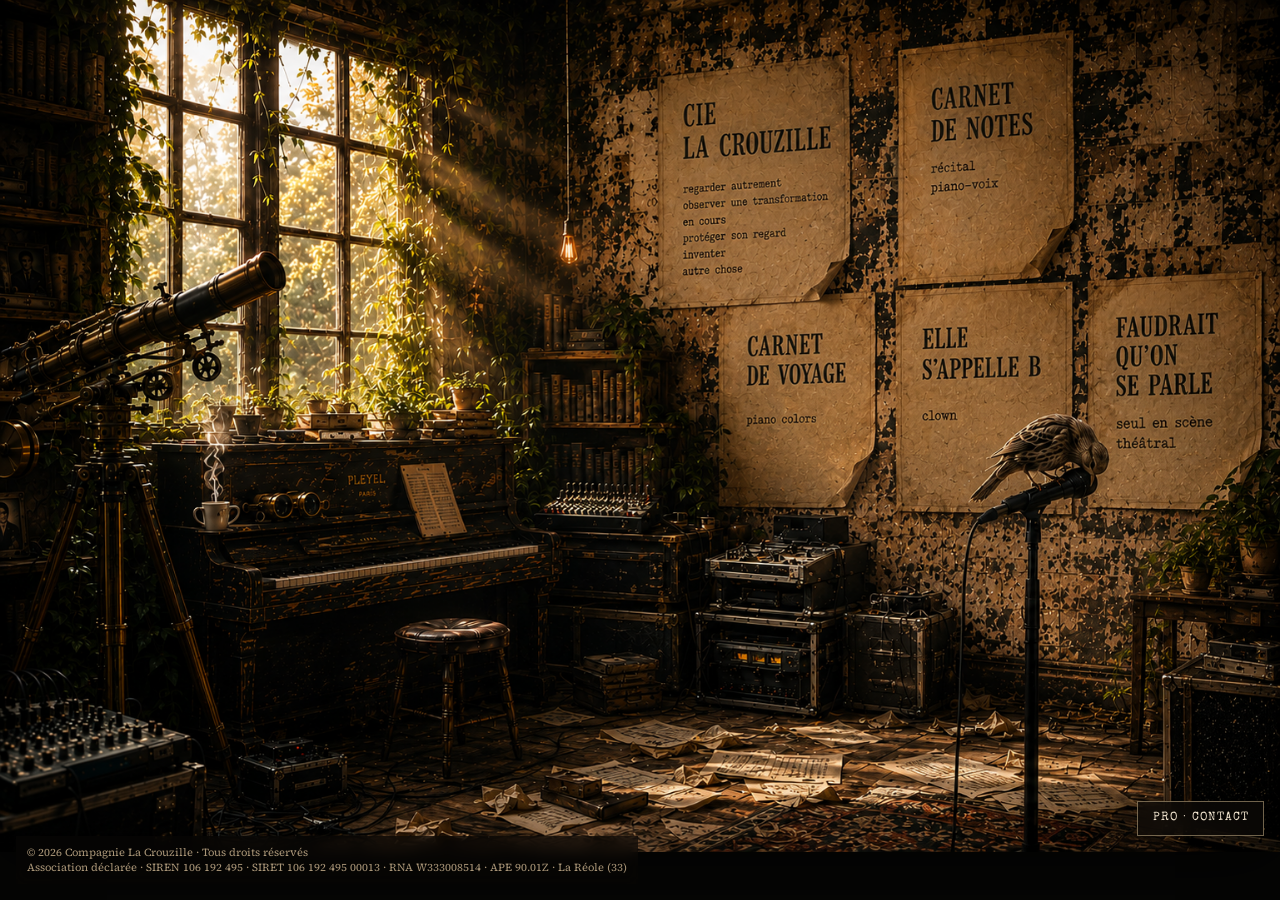
==== index.html @ d8177e0b "Utilise les URL sans extension sur l’accueil" ====
<!DOCTYPE html>
<html lang="fr">
<head>
  <meta charset="UTF-8">
  <meta name="viewport" content="width=device-width, initial-scale=1.0">
  <title>Compagnie La Crouzille — Musique, théâtre et clown à La Réole</title>
  <meta name="description" content="La Crouzille est une compagnie artistique basée à La Réole, portée par Arnaud Subra : musique, théâtre, clown et créations scéniques de proximité.">
  <meta name="robots" content="index, follow, max-image-preview:large, max-snippet:-1, max-video-preview:-1">
  <link rel="canonical" href="https://compagnielacrouzille.fr/">
  <link rel="icon" type="image/png" href="assets/logocielacrouzille.png">
  <link rel="preload" as="image" href="assets/indexpage.png" fetchpriority="high">
  <meta name="theme-color" content="#090807">

  <meta property="og:locale" content="fr_FR">
  <meta property="og:type" content="website">
  <meta property="og:site_name" content="Compagnie La Crouzille">
  <meta property="og:title" content="Compagnie La Crouzille — Créations en mouvement">
  <meta property="og:description" content="Musique, théâtre, clown et créations scéniques portées par Arnaud Subra à La Réole.">
  <meta property="og:url" content="https://compagnielacrouzille.fr/">
  <meta property="og:image" content="https://compagnielacrouzille.fr/assets/indexpage.png">
  <meta property="og:image:alt" content="L’atelier imaginaire de la Compagnie La Crouzille et les affiches de ses créations">
  <meta name="twitter:card" content="summary_large_image">
  <meta name="twitter:title" content="Compagnie La Crouzille — Créations en mouvement">
  <meta name="twitter:description" content="Musique, théâtre, clown et créations scéniques portées par Arnaud Subra à La Réole.">
  <meta name="twitter:image" content="https://compagnielacrouzille.fr/assets/indexpage.png">

  <link rel="stylesheet" href="style.css">
  <style>
    .visually-hidden{position:absolute!important;width:1px!important;height:1px!important;padding:0!important;margin:-1px!important;overflow:hidden!important;clip:rect(0,0,0,0)!important;white-space:nowrap!important;border:0!important}
  </style>
  <script type="application/ld+json">
  {
    "@context": "https://schema.org",
    "@graph": [
      {
        "@type": "WebSite",
        "@id": "https://compagnielacrouzille.fr/#website",
        "url": "https://compagnielacrouzille.fr/",
        "name": "Compagnie La Crouzille",
        "description": "Compagnie artistique de musique, théâtre et clown basée à La Réole.",
        "inLanguage": "fr-FR",
        "publisher": {"@id": "https://compagnielacrouzille.fr/#organization"}
      },
      {
        "@type": "PerformingGroup",
        "@id": "https://compagnielacrouzille.fr/#organization",
        "name": "Compagnie La Crouzille",
        "alternateName": "Cie La Crouzille",
        "url": "https://compagnielacrouzille.fr/",
        "logo": "https://compagnielacrouzille.fr/assets/logocielacrouzille.png",
        "image": "https://compagnielacrouzille.fr/assets/indexpage.png",
        "description": "Compagnie artistique portée par Arnaud Subra, consacrée à la musique, au théâtre, au clown et aux formes scéniques de proximité.",
        "foundingDate": "2026-07",
        "founder": {
          "@type": "Person",
          "name": "Arnaud Subra"
        },
        "address": {
          "@type": "PostalAddress",
          "addressLocality": "La Réole",
          "addressRegion": "Nouvelle-Aquitaine",
          "addressCountry": "FR"
        },
        "areaServed": "France"
      }
    ]
  }
  </script>
</head>
<body class="home-body">
  <main class="home-stage" aria-label="Accueil de la Compagnie La Crouzille">
    <h1 class="visually-hidden">Compagnie La Crouzille — musique, théâtre et clown à La Réole</h1>
    <p class="visually-hidden">Découvrez les créations scéniques de la compagnie portée par Arnaud Subra : Carnet de notes, Carnet de voyage, Elle s’appelle B et Faudrait qu’on se parle.</p>
    <a class="hotspot hotspot-about" href="/a-propos" aria-label="À propos de la compagnie">À propos</a>
    <a class="hotspot hotspot-notes" href="/carnet-de-notes" aria-label="Carnet de notes">Carnet de notes</a>
    <a class="hotspot hotspot-voyage" href="/carnet-de-voyage" aria-label="Carnet de voyage">Carnet de voyage</a>
    <a class="hotspot hotspot-b" href="/elle-sappelle-b" aria-label="Elle s'appelle B">Elle s'appelle B</a>
    <a class="hotspot hotspot-parle" href="/faudrait-quon-se-parle" aria-label="Faudrait qu'on se parle">Faudrait qu'on se parle</a>
    <a class="home-pro" href="/pro-contact">Pro · Contact</a>
  </main>

  <nav class="home-mobile-nav" aria-label="Navigation mobile">
    <a href="/a-propos">À propos</a>
    <a href="/carnet-de-notes">Carnet de notes</a>
    <a href="/carnet-de-voyage">Carnet de voyage</a>
    <a href="/elle-sappelle-b">Elle s'appelle B</a>
    <a href="/faudrait-quon-se-parle">Faudrait qu'on se parle</a>
    <a href="/pro-contact">Pro · Contact</a>
  </nav>

  <footer class="home-legal">
    <span>© 2026 Compagnie La Crouzille · Tous droits réservés</span>
    <span>Association déclarée · SIREN 106 192 495 · SIRET 106 192 495 00013 · RNA W333008514 · APE 90.01Z · La Réole (33)</span>
  </footer>
</body>
</html>
---- style.css ----
@import url('https://fonts.googleapis.com/css2?family=Special+Elite&family=Source+Serif+4:opsz,wght@8..60,400;8..60,600&display=swap');

:root {
  --ink:#17130d; --paper:#c9a878; --paper-light:#ead7b8; --gold:#b78325;
  --night:#090807; --cream:#f1e4ce; --muted:#b9a487; --line:rgba(224,196,151,.24);
  --logo-image:url("assets/logocielacrouzille.png"); --home-image:url("assets/indexpage.png");
  --display:'Special Elite',ui-monospace,monospace; --text:'Source Serif 4',Georgia,serif;
}
*{box-sizing:border-box} html{scroll-behavior:smooth} body{margin:0;color:var(--cream);background:radial-gradient(circle at 25% 0%,rgba(183,131,37,.12),transparent 34rem),linear-gradient(160deg,#15110c 0%,var(--night) 52%,#100d09 100%);font-family:var(--text);line-height:1.65} a{color:inherit} img{max-width:100%}

.home-body{min-height:100vh;overflow:hidden;background:#050504}.home-stage{position:relative;width:min(100vw,calc(100vh * 1.50244));aspect-ratio:1537/1023;margin:auto;background-color:#17110b;background-image:var(--home-image);background-position:center;background-size:contain;background-repeat:no-repeat;box-shadow:0 0 70px rgba(0,0,0,.85)}.hotspot{position:absolute;display:block;border:0;border-radius:.25rem;color:transparent;text-decoration:none;cursor:pointer}.hotspot::after{content:"";position:absolute;inset:10% 7%;border-radius:50%;background:radial-gradient(ellipse at center,rgba(255,230,184,.18) 0%,rgba(214,158,78,.08) 42%,transparent 74%);filter:blur(11px);opacity:0;transition:opacity .22s ease}.hotspot:hover::after,.hotspot:focus-visible::after{opacity:1}.hotspot:focus-visible{outline:none}.hotspot-about{left:51.2%;top:4.5%;width:15.1%;height:30.7%}.hotspot-notes{left:68.6%;top:4.2%;width:14.5%;height:28.6%}.hotspot-voyage{left:53.8%;top:34.2%;width:13.8%;height:26.7%}.hotspot-b{left:69%;top:33.5%;width:13.8%;height:27.4%}.hotspot-parle{left:83.6%;top:32.4%;width:14.1%;height:28.7%}.home-pro{position:absolute;right:1rem;bottom:1rem;z-index:5;padding:.65rem .9rem;border:1px solid rgba(238,210,162,.45);background:rgba(13,10,7,.72);backdrop-filter:blur(8px);color:var(--cream);font:.78rem/1 var(--display);letter-spacing:.08em;text-decoration:none;text-transform:uppercase}.home-pro:hover,.home-pro:focus-visible{background:rgba(154,109,43,.35);outline:none}.home-mobile-nav{display:none}.home-legal{position:fixed;left:1rem;bottom:1rem;z-index:6;max-width:min(62vw,760px);padding:.55rem .7rem;background:rgba(8,7,5,.68);backdrop-filter:blur(7px);color:#a99577;font-size:.68rem;line-height:1.4}.home-legal span{display:block}

.site-header{position:sticky;top:0;z-index:20;min-height:76px;display:flex;align-items:center;gap:1.5rem;padding:.65rem clamp(1rem,4vw,4rem);background:rgba(9,8,7,.88);backdrop-filter:blur(14px);border-bottom:1px solid var(--line)}.brand{display:flex;align-items:center;gap:.8rem;text-decoration:none;min-width:max-content}.brand-mark{width:52px;height:52px;flex:none;border-radius:50%;background-color:#b99461;background-image:var(--logo-image);background-position:center;background-size:cover;background-repeat:no-repeat;box-shadow:0 0 0 1px rgba(230,200,151,.24)}.brand-name{font:.86rem/1.2 var(--display);letter-spacing:.08em;text-transform:uppercase}.main-nav{margin-left:auto}.main-nav ul{display:flex;align-items:center;gap:clamp(.55rem,1.7vw,1.4rem);list-style:none;margin:0;padding:0}.main-nav a{display:block;padding:.7rem .1rem;color:#d8c5a7;font:.72rem/1.2 var(--display);letter-spacing:.055em;text-decoration:none;text-transform:uppercase;border-bottom:1px solid transparent}.main-nav a:hover,.main-nav a[aria-current="page"]{color:#fff0d3;border-color:var(--gold)}.menu-toggle{display:none}
.page-shell{width:min(1120px,calc(100% - 2rem));margin:0 auto;padding:clamp(3rem,7vw,7rem) 0 5rem}.page-hero{display:grid;grid-template-columns:minmax(0,1fr) minmax(220px,360px);gap:clamp(2rem,6vw,6rem);align-items:center;min-height:54vh;padding-bottom:clamp(3rem,7vw,6rem);border-bottom:1px solid var(--line)}.page-hero.compact{min-height:38vh}.eyebrow{margin:0 0 .9rem;color:var(--gold);font:.78rem/1.4 var(--display);letter-spacing:.18em;text-transform:uppercase}h1,h2,h3{font-family:var(--display);font-weight:400;line-height:1.13}h1{margin:0;max-width:14ch;font-size:clamp(2.8rem,7vw,6.4rem);letter-spacing:-.025em}h2{margin:0 0 1rem;font-size:clamp(1.7rem,4vw,3rem)}h3{margin:0 0 .65rem;font-size:1.18rem}.lead{max-width:670px;margin:1.5rem 0 0;color:#dfceb2;font-size:clamp(1.08rem,2vw,1.35rem)}.hero-logo{width:min(100%,360px);aspect-ratio:1;justify-self:end;border-radius:50%;background-color:#b99461;background-image:var(--logo-image);background-position:center;background-size:cover;background-repeat:no-repeat;box-shadow:0 30px 60px rgba(0,0,0,.35)}.hero-symbol{width:min(100%,330px);aspect-ratio:1;justify-self:end;border-radius:50%;display:grid;place-items:center;background:radial-gradient(circle,rgba(205,169,112,.16),rgba(41,31,20,.04) 69%,transparent 70%);border:1px solid var(--line);color:var(--paper-light);font:clamp(4rem,10vw,8rem)/1 var(--display)}.content-section{padding:clamp(3rem,7vw,6rem) 0;border-bottom:1px solid var(--line)}.content-section:last-child{border-bottom:0}.two-col{display:grid;grid-template-columns:minmax(0,1.35fr) minmax(260px,.65fr);gap:clamp(2rem,6vw,5rem)}.cards{display:grid;grid-template-columns:repeat(2,minmax(0,1fr));gap:1rem}.card{padding:1.35rem;background:linear-gradient(145deg,rgba(208,171,113,.10),rgba(255,255,255,.02));border:1px solid var(--line);text-decoration:none}.card p{margin:0;color:#cdbb9f}a.card{transition:.2s}a.card:hover{transform:translateY(-3px);border-color:rgba(221,179,108,.55);background:rgba(198,149,74,.12)}.meta-list{list-style:none;margin:0;padding:0}.meta-list li{padding:.8rem 0;border-bottom:1px solid var(--line)}.meta-list strong{display:block;color:var(--gold);font:.72rem/1.4 var(--display);letter-spacing:.08em;text-transform:uppercase}.placeholder{color:#ae9c81;font-style:italic}.actions{display:flex;flex-wrap:wrap;gap:.8rem;margin-top:1.7rem}.button{display:inline-flex;align-items:center;min-height:44px;padding:.8rem 1rem;border:1px solid rgba(220,184,126,.5);background:rgba(179,126,40,.14);color:#f4e4c9;font:.76rem/1 var(--display);letter-spacing:.07em;text-decoration:none;text-transform:uppercase}.button:hover{background:rgba(179,126,40,.27)}.site-footer{padding:2rem clamp(1rem,4vw,4rem);color:#9f8e73;border-top:1px solid var(--line);font-size:.9rem}.site-footer-inner{width:min(1120px,100%);margin:auto;display:flex;justify-content:space-between;gap:1rem;flex-wrap:wrap}.site-legal{width:min(1120px,100%);margin:1.25rem auto 0;padding-top:1rem;border-top:1px solid rgba(224,196,151,.12);color:#806f59;font-size:.72rem;line-height:1.5}.site-legal span{display:block}
@media(max-width:980px){.main-nav ul{gap:.65rem}.main-nav a{font-size:.64rem}}@media(max-width:800px){.home-body{overflow:auto}.home-stage{width:100%;min-height:66vw}.hotspot,.home-pro{display:none}.home-mobile-nav{display:grid;gap:.7rem;padding:1rem;background:#0b0907}.home-mobile-nav a{padding:1rem;border:1px solid var(--line);color:var(--cream);font:.82rem/1.2 var(--display);text-decoration:none;text-transform:uppercase}.home-legal{position:static;max-width:none;margin:0;padding:1rem;background:#080705;border-top:1px solid var(--line);backdrop-filter:none}.site-header{flex-wrap:wrap}.menu-toggle{margin-left:auto;display:inline-flex;padding:.65rem .8rem;border:1px solid var(--line);background:transparent;color:var(--cream);font:.72rem/1 var(--display);text-transform:uppercase}.main-nav{display:none;width:100%;margin:0}.main-nav.is-open{display:block}.main-nav ul{display:grid;gap:0}.main-nav a{padding:.9rem 0;border-bottom:1px solid var(--line)}.page-hero,.two-col{grid-template-columns:1fr}.hero-logo,.hero-symbol{justify-self:start;width:min(68vw,310px);grid-row:1}.cards{grid-template-columns:1fr}}
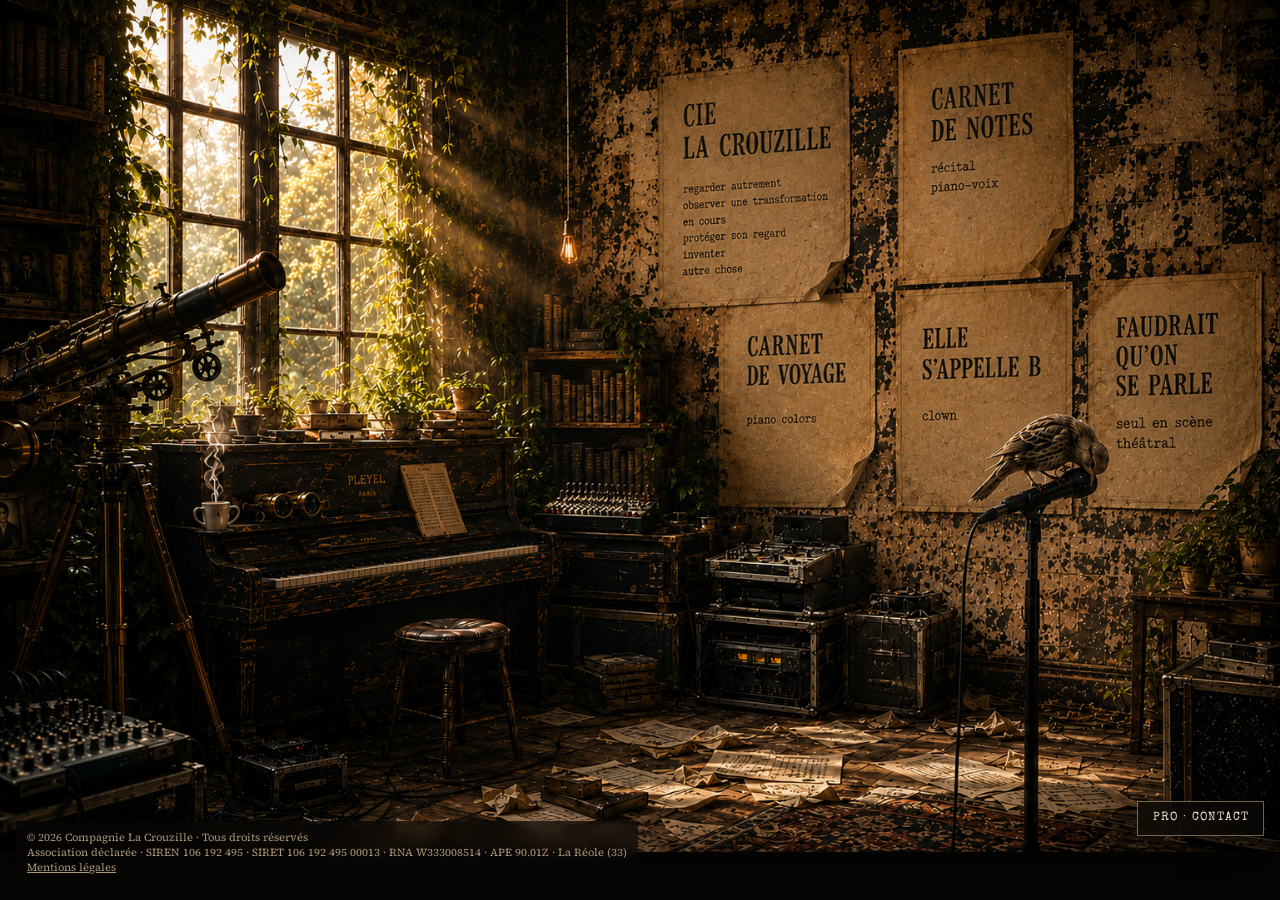
==== commit 692872fe: "Corrige la date de création et ajoute les mentions légales" ====
--- a/index.html
+++ b/index.html
@@ -50,13 +50,15 @@
         "logo": "https://compagnielacrouzille.fr/assets/logocielacrouzille.png",
         "image": "https://compagnielacrouzille.fr/assets/indexpage.png",
         "description": "Compagnie artistique portée par Arnaud Subra, consacrée à la musique, au théâtre, au clown et aux formes scéniques de proximité.",
-        "foundingDate": "2026-07",
+        "foundingDate": "2026-06-08",
         "founder": {
           "@type": "Person",
           "name": "Arnaud Subra"
         },
         "address": {
           "@type": "PostalAddress",
+          "streetAddress": "4 chemin de la Crouzille",
+          "postalCode": "33190",
           "addressLocality": "La Réole",
           "addressRegion": "Nouvelle-Aquitaine",
           "addressCountry": "FR"
@@ -86,11 +88,13 @@
     <a href="/elle-sappelle-b">Elle s'appelle B</a>
     <a href="/faudrait-quon-se-parle">Faudrait qu'on se parle</a>
     <a href="/pro-contact">Pro · Contact</a>
+    <a href="/mentions-legales">Mentions légales</a>
   </nav>
 
   <footer class="home-legal">
     <span>© 2026 Compagnie La Crouzille · Tous droits réservés</span>
     <span>Association déclarée · SIREN 106 192 495 · SIRET 106 192 495 00013 · RNA W333008514 · APE 90.01Z · La Réole (33)</span>
+    <span><a href="/mentions-legales">Mentions légales</a></span>
   </footer>
 </body>
-</html>
+</html>
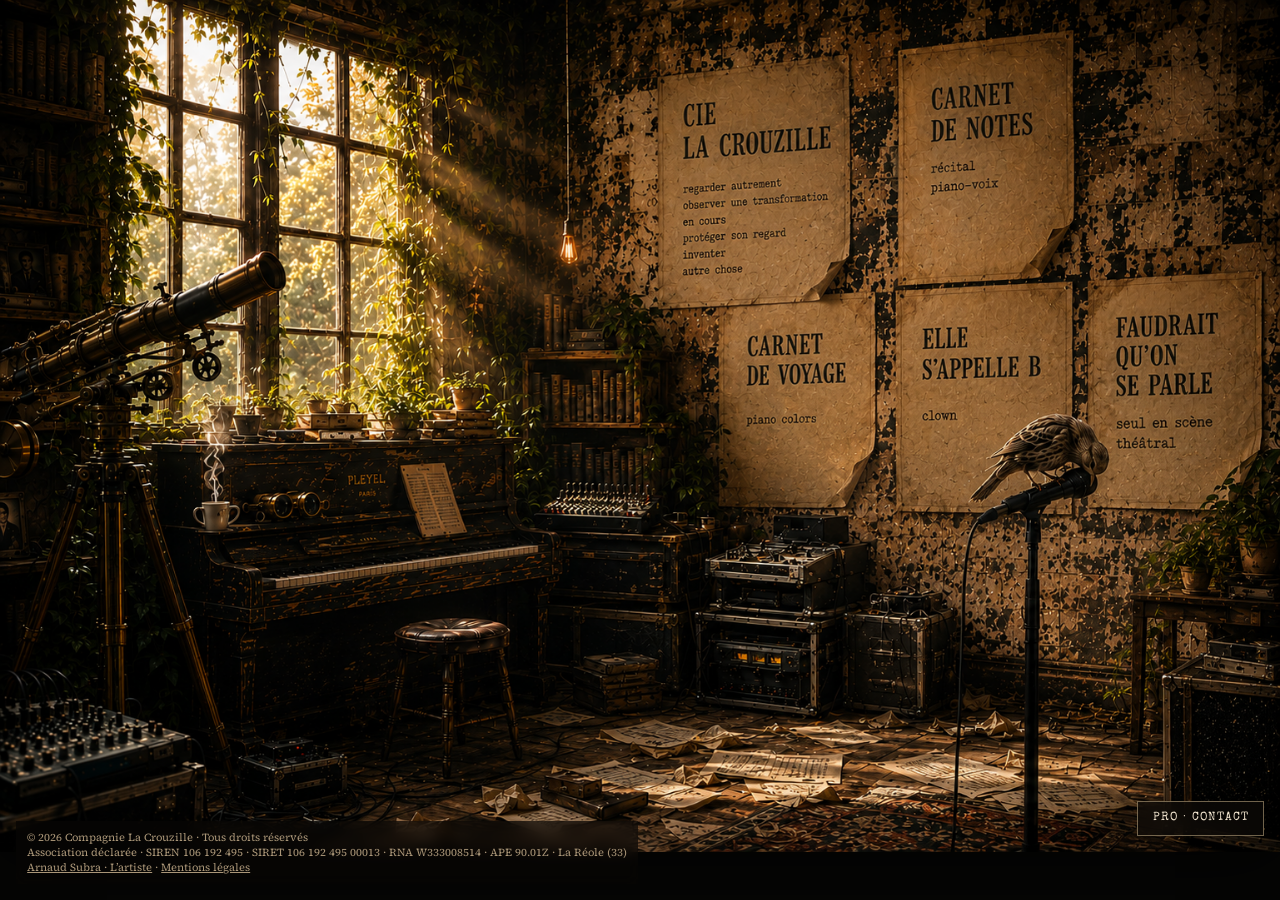
==== commit eaba4ed9: "Clarifie l’identité Arnaud Subra et relie artiste, compagnie et récital" ====
--- a/index.html
+++ b/index.html
@@ -3,8 +3,8 @@
 <head>
   <meta charset="UTF-8">
   <meta name="viewport" content="width=device-width, initial-scale=1.0">
-  <title>Compagnie La Crouzille — Musique, théâtre et clown à La Réole</title>
-  <meta name="description" content="La Crouzille est une compagnie artistique basée à La Réole, portée par Arnaud Subra : musique, théâtre, clown et créations scéniques de proximité.">
+  <title>Compagnie La Crouzille — Arnaud Subra</title>
+  <meta name="description" content="Le site officiel d’Arnaud Subra et de la Compagnie La Crouzille à La Réole : musique, théâtre, écriture et récital piano-voix Carnet de notes.">
   <meta name="robots" content="index, follow, max-image-preview:large, max-snippet:-1, max-video-preview:-1">
   <link rel="canonical" href="https://compagnielacrouzille.fr/">
   <link rel="icon" type="image/png" href="assets/logocielacrouzille.png">
@@ -14,14 +14,14 @@
   <meta property="og:locale" content="fr_FR">
   <meta property="og:type" content="website">
   <meta property="og:site_name" content="Compagnie La Crouzille">
-  <meta property="og:title" content="Compagnie La Crouzille — Créations en mouvement">
-  <meta property="og:description" content="Musique, théâtre, clown et créations scéniques portées par Arnaud Subra à La Réole.">
+  <meta property="og:title" content="Compagnie La Crouzille — Arnaud Subra">
+  <meta property="og:description" content="Le site officiel d’Arnaud Subra et de la Compagnie La Crouzille à La Réole : musique, théâtre, écriture et récital piano-voix Carnet de notes.">
   <meta property="og:url" content="https://compagnielacrouzille.fr/">
   <meta property="og:image" content="https://compagnielacrouzille.fr/assets/indexpage.png">
   <meta property="og:image:alt" content="L’atelier imaginaire de la Compagnie La Crouzille et les affiches de ses créations">
   <meta name="twitter:card" content="summary_large_image">
-  <meta name="twitter:title" content="Compagnie La Crouzille — Créations en mouvement">
-  <meta name="twitter:description" content="Musique, théâtre, clown et créations scéniques portées par Arnaud Subra à La Réole.">
+  <meta name="twitter:title" content="Compagnie La Crouzille — Arnaud Subra">
+  <meta name="twitter:description" content="Le site officiel d’Arnaud Subra et de la Compagnie La Crouzille à La Réole : musique, théâtre, écriture et récital piano-voix Carnet de notes.">
   <meta name="twitter:image" content="https://compagnielacrouzille.fr/assets/indexpage.png">
 
   <link rel="stylesheet" href="style.css">
@@ -29,44 +29,58 @@
     .visually-hidden{position:absolute!important;width:1px!important;height:1px!important;padding:0!important;margin:-1px!important;overflow:hidden!important;clip:rect(0,0,0,0)!important;white-space:nowrap!important;border:0!important}
   </style>
   <script type="application/ld+json">
-  {
-    "@context": "https://schema.org",
-    "@graph": [
-      {
-        "@type": "WebSite",
-        "@id": "https://compagnielacrouzille.fr/#website",
-        "url": "https://compagnielacrouzille.fr/",
-        "name": "Compagnie La Crouzille",
-        "description": "Compagnie artistique de musique, théâtre et clown basée à La Réole.",
-        "inLanguage": "fr-FR",
-        "publisher": {"@id": "https://compagnielacrouzille.fr/#organization"}
+{
+  "@context": "https://schema.org",
+  "@graph": [
+    {
+      "@type": "WebSite",
+      "@id": "https://compagnielacrouzille.fr/#website",
+      "url": "https://compagnielacrouzille.fr/",
+      "name": "Compagnie La Crouzille",
+      "description": "Compagnie artistique de musique, théâtre et clown basée à La Réole.",
+      "inLanguage": "fr-FR",
+      "publisher": {
+        "@id": "https://compagnielacrouzille.fr/#organization"
+      }
+    },
+    {
+      "@type": "PerformingGroup",
+      "@id": "https://compagnielacrouzille.fr/#organization",
+      "name": "Compagnie La Crouzille",
+      "alternateName": "Cie La Crouzille",
+      "url": "https://compagnielacrouzille.fr/",
+      "logo": "https://compagnielacrouzille.fr/assets/logocielacrouzille.png",
+      "image": "https://compagnielacrouzille.fr/assets/indexpage.png",
+      "description": "Compagnie artistique portée par Arnaud Subra, consacrée à la musique, au théâtre, au clown et aux formes scéniques de proximité.",
+      "founder": {
+        "@id": "https://compagnielacrouzille.fr/arnaud-subra#person"
       },
-      {
-        "@type": "PerformingGroup",
-        "@id": "https://compagnielacrouzille.fr/#organization",
-        "name": "Compagnie La Crouzille",
-        "alternateName": "Cie La Crouzille",
-        "url": "https://compagnielacrouzille.fr/",
-        "logo": "https://compagnielacrouzille.fr/assets/logocielacrouzille.png",
-        "image": "https://compagnielacrouzille.fr/assets/indexpage.png",
-        "description": "Compagnie artistique portée par Arnaud Subra, consacrée à la musique, au théâtre, au clown et aux formes scéniques de proximité.",
-        "foundingDate": "2026-06-08",
-        "founder": {
-          "@type": "Person",
-          "name": "Arnaud Subra"
-        },
-        "address": {
-          "@type": "PostalAddress",
-          "streetAddress": "4 chemin de la Crouzille",
-          "postalCode": "33190",
-          "addressLocality": "La Réole",
-          "addressRegion": "Nouvelle-Aquitaine",
-          "addressCountry": "FR"
-        },
-        "areaServed": "France"
-      }
-    ]
-  }
+      "address": {
+        "@type": "PostalAddress",
+        "postalCode": "33190",
+        "addressLocality": "La Réole",
+        "addressRegion": "Nouvelle-Aquitaine",
+        "addressCountry": "FR"
+      },
+      "areaServed": "France"
+    },
+    {
+      "@type": "Person",
+      "@id": "https://compagnielacrouzille.fr/arnaud-subra#person",
+      "name": "Arnaud Subra",
+      "url": "https://compagnielacrouzille.fr/arnaud-subra",
+      "jobTitle": "Auteur-compositeur-interprète, pianiste et chanteur",
+      "description": "Arnaud Subra mêle musique, théâtre et écriture. Il porte la Compagnie La Crouzille à La Réole et le récital piano-voix Carnet de notes.",
+      "image": "https://compagnielacrouzille.fr/assets/arnaud-subra-intensite-visage.png",
+      "affiliation": {
+        "@id": "https://compagnielacrouzille.fr/#organization"
+      },
+      "sameAs": [
+        "https://arnaudsubra.bandcamp.com/"
+      ]
+    }
+  ]
+}
   </script>
 </head>
 <body class="home-body">
@@ -83,6 +97,7 @@
 
   <nav class="home-mobile-nav" aria-label="Navigation mobile">
     <a href="/a-propos">À propos</a>
+    <a href="/arnaud-subra">Arnaud Subra</a>
     <a href="/carnet-de-notes">Carnet de notes</a>
     <a href="/carnet-de-voyage">Carnet de voyage</a>
     <a href="/elle-sappelle-b">Elle s'appelle B</a>
@@ -94,7 +109,7 @@
   <footer class="home-legal">
     <span>© 2026 Compagnie La Crouzille · Tous droits réservés</span>
     <span>Association déclarée · SIREN 106 192 495 · SIRET 106 192 495 00013 · RNA W333008514 · APE 90.01Z · La Réole (33)</span>
-    <span><a href="/mentions-legales">Mentions légales</a></span>
+    <span><a href="/arnaud-subra">Arnaud Subra · L’artiste</a> · <a href="/mentions-legales">Mentions légales</a></span>
   </footer>
 </body>
-</html>+</html>
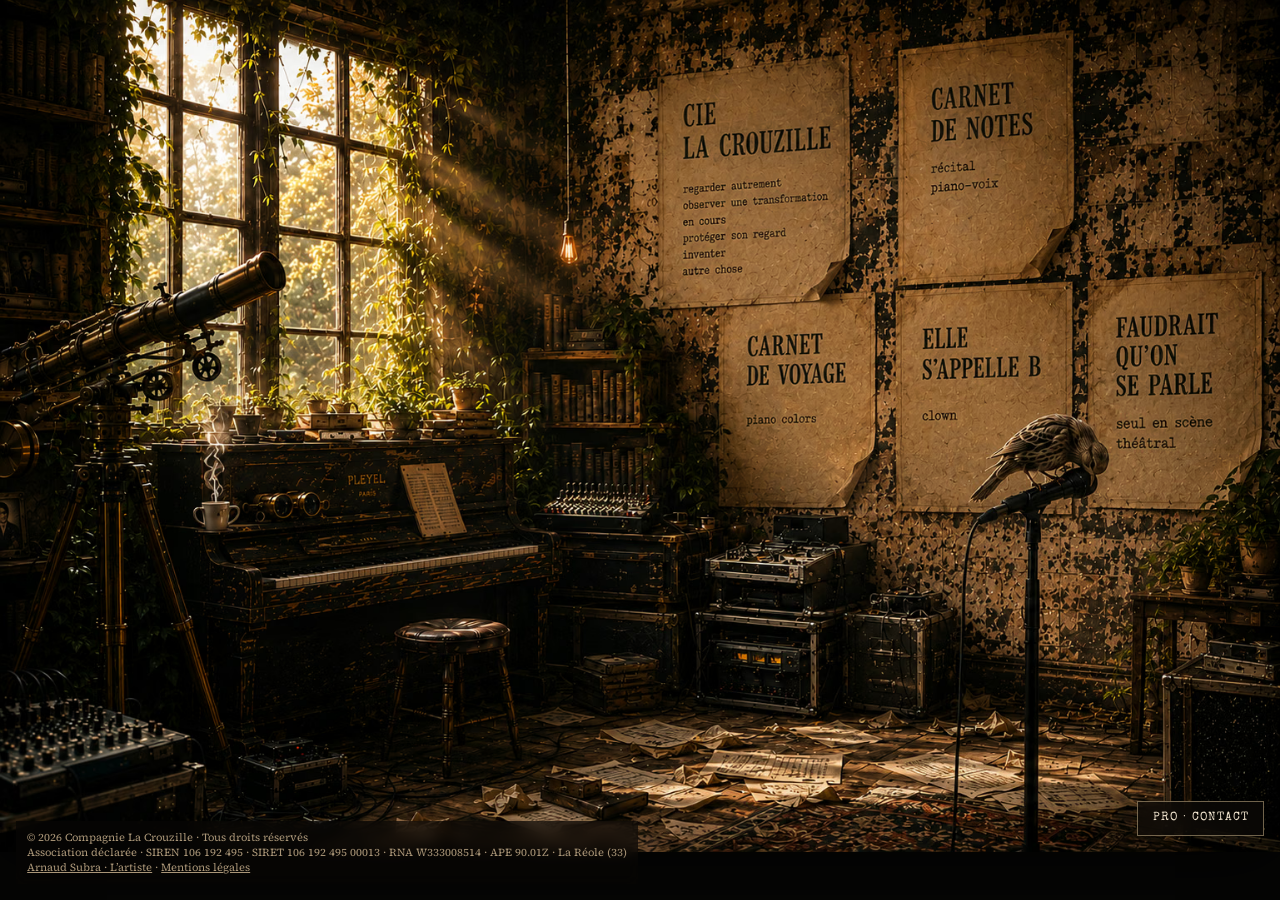
==== commit f720cd9a: "Relie Seub à Arnaud Subra et optimise les images sans altérer les originaux" ====
--- a/index.html
+++ b/index.html
@@ -7,8 +7,7 @@
   <meta name="description" content="Le site officiel d’Arnaud Subra et de la Compagnie La Crouzille à La Réole : musique, théâtre, écriture et récital piano-voix Carnet de notes.">
   <meta name="robots" content="index, follow, max-image-preview:large, max-snippet:-1, max-video-preview:-1">
   <link rel="canonical" href="https://compagnielacrouzille.fr/">
-  <link rel="icon" type="image/png" href="assets/logocielacrouzille.png">
-  <link rel="preload" as="image" href="assets/indexpage.png" fetchpriority="high">
+  <link rel="icon" type="image/png" href="assets/web/compagnie-la-crouzille-favicon.png">
   <meta name="theme-color" content="#090807">
 
   <meta property="og:locale" content="fr_FR">
@@ -24,7 +23,7 @@
   <meta name="twitter:description" content="Le site officiel d’Arnaud Subra et de la Compagnie La Crouzille à La Réole : musique, théâtre, écriture et récital piano-voix Carnet de notes.">
   <meta name="twitter:image" content="https://compagnielacrouzille.fr/assets/indexpage.png">
 
-  <link rel="stylesheet" href="style.css">
+  <link rel="stylesheet" href="style.css?v=images-20260920">
   <style>
     .visually-hidden{position:absolute!important;width:1px!important;height:1px!important;padding:0!important;margin:-1px!important;overflow:hidden!important;clip:rect(0,0,0,0)!important;white-space:nowrap!important;border:0!important}
   </style>
@@ -77,7 +76,8 @@
       },
       "sameAs": [
         "https://arnaudsubra.bandcamp.com/"
-      ]
+      ],
+      "alternateName": "Seub"
     }
   ]
 }
@@ -85,6 +85,7 @@
 </head>
 <body class="home-body">
   <main class="home-stage" aria-label="Accueil de la Compagnie La Crouzille">
+    <picture><source type="image/avif" srcset="assets/web/compagnie-la-crouzille-accueil-480.avif 480w, assets/web/compagnie-la-crouzille-accueil-800.avif 800w, assets/web/compagnie-la-crouzille-accueil-1200.avif 1200w, assets/web/compagnie-la-crouzille-accueil-1537.avif 1537w" sizes="(max-width: 800px) 100vw, min(100vw, 150.244vh)"><source type="image/webp" srcset="assets/web/compagnie-la-crouzille-accueil-480.webp 480w, assets/web/compagnie-la-crouzille-accueil-800.webp 800w, assets/web/compagnie-la-crouzille-accueil-1200.webp 1200w, assets/web/compagnie-la-crouzille-accueil-1537.webp 1537w" sizes="(max-width: 800px) 100vw, min(100vw, 150.244vh)"><img width="1537" height="1023" class="home-artwork" src="assets/indexpage.png" alt="" fetchpriority="high" decoding="async"></picture>
     <h1 class="visually-hidden">Compagnie La Crouzille — musique, théâtre et clown à La Réole</h1>
     <p class="visually-hidden">Découvrez les créations scéniques de la compagnie portée par Arnaud Subra : Carnet de notes, Carnet de voyage, Elle s’appelle B et Faudrait qu’on se parle.</p>
     <a class="hotspot hotspot-about" href="/a-propos" aria-label="À propos de la compagnie">À propos</a>
--- a/style.css
+++ b/style.css
@@ -3,7 +3,7 @@
 :root {
   --ink:#17130d; --paper:#c9a878; --paper-light:#ead7b8; --gold:#b78325;
   --night:#090807; --cream:#f1e4ce; --muted:#b9a487; --line:rgba(224,196,151,.24);
-  --logo-image:url("assets/logocielacrouzille.png"); --home-image:url("assets/indexpage.png");
+  --logo-image:url("assets/web/compagnie-la-crouzille-logo-128.webp"); --home-image:none;
   --display:'Special Elite',ui-monospace,monospace; --text:'Source Serif 4',Georgia,serif;
 }
 *{box-sizing:border-box} html{scroll-behavior:smooth} body{margin:0;color:var(--cream);background:radial-gradient(circle at 25% 0%,rgba(183,131,37,.12),transparent 34rem),linear-gradient(160deg,#15110c 0%,var(--night) 52%,#100d09 100%);font-family:var(--text);line-height:1.65} a{color:inherit} img{max-width:100%}
@@ -12,4 +12,8 @@
 
 .site-header{position:sticky;top:0;z-index:20;min-height:76px;display:flex;align-items:center;gap:1.5rem;padding:.65rem clamp(1rem,4vw,4rem);background:rgba(9,8,7,.88);backdrop-filter:blur(14px);border-bottom:1px solid var(--line)}.brand{display:flex;align-items:center;gap:.8rem;text-decoration:none;min-width:max-content}.brand-mark{width:52px;height:52px;flex:none;border-radius:50%;background-color:#b99461;background-image:var(--logo-image);background-position:center;background-size:cover;background-repeat:no-repeat;box-shadow:0 0 0 1px rgba(230,200,151,.24)}.brand-name{font:.86rem/1.2 var(--display);letter-spacing:.08em;text-transform:uppercase}.main-nav{margin-left:auto}.main-nav ul{display:flex;align-items:center;gap:clamp(.55rem,1.7vw,1.4rem);list-style:none;margin:0;padding:0}.main-nav a{display:block;padding:.7rem .1rem;color:#d8c5a7;font:.72rem/1.2 var(--display);letter-spacing:.055em;text-decoration:none;text-transform:uppercase;border-bottom:1px solid transparent}.main-nav a:hover,.main-nav a[aria-current="page"]{color:#fff0d3;border-color:var(--gold)}.menu-toggle{display:none}
 .page-shell{width:min(1120px,calc(100% - 2rem));margin:0 auto;padding:clamp(3rem,7vw,7rem) 0 5rem}.page-hero{display:grid;grid-template-columns:minmax(0,1fr) minmax(220px,360px);gap:clamp(2rem,6vw,6rem);align-items:center;min-height:54vh;padding-bottom:clamp(3rem,7vw,6rem);border-bottom:1px solid var(--line)}.page-hero.compact{min-height:38vh}.eyebrow{margin:0 0 .9rem;color:var(--gold);font:.78rem/1.4 var(--display);letter-spacing:.18em;text-transform:uppercase}h1,h2,h3{font-family:var(--display);font-weight:400;line-height:1.13}h1{margin:0;max-width:14ch;font-size:clamp(2.8rem,7vw,6.4rem);letter-spacing:-.025em}h2{margin:0 0 1rem;font-size:clamp(1.7rem,4vw,3rem)}h3{margin:0 0 .65rem;font-size:1.18rem}.lead{max-width:670px;margin:1.5rem 0 0;color:#dfceb2;font-size:clamp(1.08rem,2vw,1.35rem)}.hero-logo{width:min(100%,360px);aspect-ratio:1;justify-self:end;border-radius:50%;background-color:#b99461;background-image:var(--logo-image);background-position:center;background-size:cover;background-repeat:no-repeat;box-shadow:0 30px 60px rgba(0,0,0,.35)}.hero-symbol{width:min(100%,330px);aspect-ratio:1;justify-self:end;border-radius:50%;display:grid;place-items:center;background:radial-gradient(circle,rgba(205,169,112,.16),rgba(41,31,20,.04) 69%,transparent 70%);border:1px solid var(--line);color:var(--paper-light);font:clamp(4rem,10vw,8rem)/1 var(--display)}.content-section{padding:clamp(3rem,7vw,6rem) 0;border-bottom:1px solid var(--line)}.content-section:last-child{border-bottom:0}.two-col{display:grid;grid-template-columns:minmax(0,1.35fr) minmax(260px,.65fr);gap:clamp(2rem,6vw,5rem)}.cards{display:grid;grid-template-columns:repeat(2,minmax(0,1fr));gap:1rem}.card{padding:1.35rem;background:linear-gradient(145deg,rgba(208,171,113,.10),rgba(255,255,255,.02));border:1px solid var(--line);text-decoration:none}.card p{margin:0;color:#cdbb9f}a.card{transition:.2s}a.card:hover{transform:translateY(-3px);border-color:rgba(221,179,108,.55);background:rgba(198,149,74,.12)}.meta-list{list-style:none;margin:0;padding:0}.meta-list li{padding:.8rem 0;border-bottom:1px solid var(--line)}.meta-list strong{display:block;color:var(--gold);font:.72rem/1.4 var(--display);letter-spacing:.08em;text-transform:uppercase}.placeholder{color:#ae9c81;font-style:italic}.actions{display:flex;flex-wrap:wrap;gap:.8rem;margin-top:1.7rem}.button{display:inline-flex;align-items:center;min-height:44px;padding:.8rem 1rem;border:1px solid rgba(220,184,126,.5);background:rgba(179,126,40,.14);color:#f4e4c9;font:.76rem/1 var(--display);letter-spacing:.07em;text-decoration:none;text-transform:uppercase}.button:hover{background:rgba(179,126,40,.27)}.site-footer{padding:2rem clamp(1rem,4vw,4rem);color:#9f8e73;border-top:1px solid var(--line);font-size:.9rem}.site-footer-inner{width:min(1120px,100%);margin:auto;display:flex;justify-content:space-between;gap:1rem;flex-wrap:wrap}.site-legal{width:min(1120px,100%);margin:1.25rem auto 0;padding-top:1rem;border-top:1px solid rgba(224,196,151,.12);color:#806f59;font-size:.72rem;line-height:1.5}.site-legal span{display:block}
-@media(max-width:980px){.main-nav ul{gap:.65rem}.main-nav a{font-size:.64rem}}@media(max-width:800px){.home-body{overflow:auto}.home-stage{width:100%;min-height:66vw}.hotspot,.home-pro{display:none}.home-mobile-nav{display:grid;gap:.7rem;padding:1rem;background:#0b0907}.home-mobile-nav a{padding:1rem;border:1px solid var(--line);color:var(--cream);font:.82rem/1.2 var(--display);text-decoration:none;text-transform:uppercase}.home-legal{position:static;max-width:none;margin:0;padding:1rem;background:#080705;border-top:1px solid var(--line);backdrop-filter:none}.site-header{flex-wrap:wrap}.menu-toggle{margin-left:auto;display:inline-flex;padding:.65rem .8rem;border:1px solid var(--line);background:transparent;color:var(--cream);font:.72rem/1 var(--display);text-transform:uppercase}.main-nav{display:none;width:100%;margin:0}.main-nav.is-open{display:block}.main-nav ul{display:grid;gap:0}.main-nav a{padding:.9rem 0;border-bottom:1px solid var(--line)}.page-hero,.two-col{grid-template-columns:1fr}.hero-logo,.hero-symbol{justify-self:start;width:min(68vw,310px);grid-row:1}.cards{grid-template-columns:1fr}}+@media(max-width:980px){.main-nav ul{gap:.65rem}.main-nav a{font-size:.64rem}}@media(max-width:800px){.home-body{overflow:auto}.home-stage{width:100%;min-height:66vw}.hotspot,.home-pro{display:none}.home-mobile-nav{display:grid;gap:.7rem;padding:1rem;background:#0b0907}.home-mobile-nav a{padding:1rem;border:1px solid var(--line);color:var(--cream);font:.82rem/1.2 var(--display);text-decoration:none;text-transform:uppercase}.home-legal{position:static;max-width:none;margin:0;padding:1rem;background:#080705;border-top:1px solid var(--line);backdrop-filter:none}.site-header{flex-wrap:wrap}.menu-toggle{margin-left:auto;display:inline-flex;padding:.65rem .8rem;border:1px solid var(--line);background:transparent;color:var(--cream);font:.72rem/1 var(--display);text-transform:uppercase}.main-nav{display:none;width:100%;margin:0}.main-nav.is-open{display:block}.main-nav ul{display:grid;gap:0}.main-nav a{padding:.9rem 0;border-bottom:1px solid var(--line)}.page-hero,.two-col{grid-template-columns:1fr}.hero-logo,.hero-symbol{justify-self:start;width:min(68vw,310px);grid-row:1}.cards{grid-template-columns:1fr}}
+/* Optimized raster variants retain the original composition and dimensions. */
+.home-artwork{position:absolute;inset:0;display:block;width:100%;height:100%;object-fit:contain;pointer-events:none}
+.brand-mark{background-image:image-set(url("assets/web/compagnie-la-crouzille-logo-64.avif") type("image/avif") 1x,url("assets/web/compagnie-la-crouzille-logo-128.avif") type("image/avif") 2x,url("assets/web/compagnie-la-crouzille-logo-64.webp") type("image/webp") 1x,url("assets/web/compagnie-la-crouzille-logo-128.webp") type("image/webp") 2x)}
+.hero-logo{background-image:url("assets/web/compagnie-la-crouzille-logo-720.webp");background-image:image-set(url("assets/web/compagnie-la-crouzille-logo-360.avif") type("image/avif") 1x,url("assets/web/compagnie-la-crouzille-logo-720.avif") type("image/avif") 2x,url("assets/web/compagnie-la-crouzille-logo-360.webp") type("image/webp") 1x,url("assets/web/compagnie-la-crouzille-logo-720.webp") type("image/webp") 2x)}
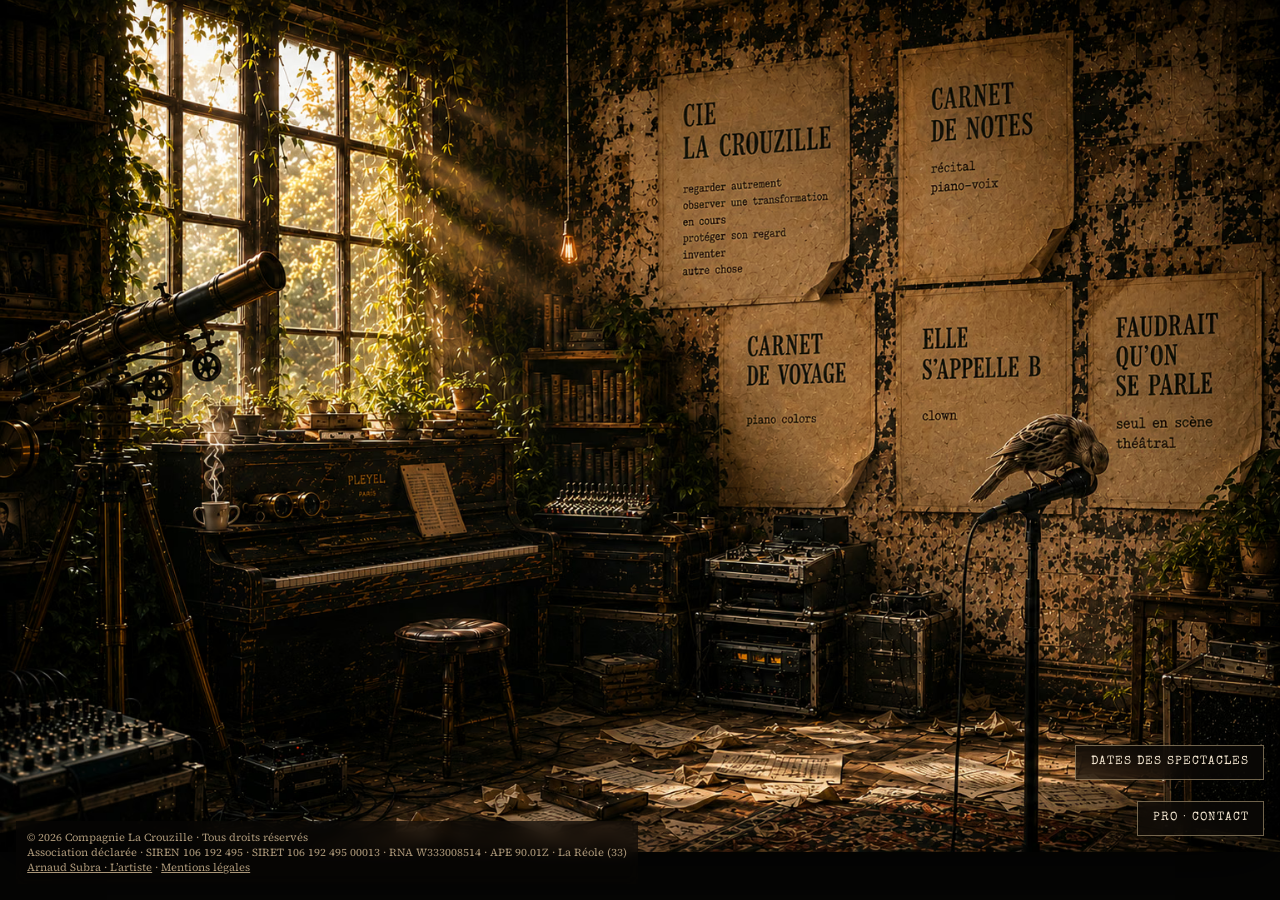
==== commit d315ba33: "Ajoute la rubrique Dates des spectacles à venir" ====
--- a/index.html
+++ b/index.html
@@ -23,7 +23,7 @@
   <meta name="twitter:description" content="Le site officiel d’Arnaud Subra et de la Compagnie La Crouzille à La Réole : musique, théâtre, écriture et récital piano-voix Carnet de notes.">
   <meta name="twitter:image" content="https://compagnielacrouzille.fr/assets/indexpage.png">
 
-  <link rel="stylesheet" href="style.css?v=images-20260920">
+  <link rel="stylesheet" href="style.css?v=dates-20260929">
   <style>
     .visually-hidden{position:absolute!important;width:1px!important;height:1px!important;padding:0!important;margin:-1px!important;overflow:hidden!important;clip:rect(0,0,0,0)!important;white-space:nowrap!important;border:0!important}
   </style>
@@ -93,6 +93,7 @@
     <a class="hotspot hotspot-voyage" href="/carnet-de-voyage" aria-label="Carnet de voyage">Carnet de voyage</a>
     <a class="hotspot hotspot-b" href="/elle-sappelle-b" aria-label="Elle s'appelle B">Elle s'appelle B</a>
     <a class="hotspot hotspot-parle" href="/faudrait-quon-se-parle" aria-label="Faudrait qu'on se parle">Faudrait qu'on se parle</a>
+    <a class="home-pro home-dates" href="/dates">Dates des spectacles</a>
     <a class="home-pro" href="/pro-contact">Pro · Contact</a>
   </main>
 
@@ -103,6 +104,7 @@
     <a href="/carnet-de-voyage">Carnet de voyage</a>
     <a href="/elle-sappelle-b">Elle s'appelle B</a>
     <a href="/faudrait-quon-se-parle">Faudrait qu'on se parle</a>
+    <a href="/dates">Dates des spectacles</a>
     <a href="/pro-contact">Pro · Contact</a>
     <a href="/mentions-legales">Mentions légales</a>
   </nav>
--- a/style.css
+++ b/style.css
@@ -17,3 +17,7 @@
 .home-artwork{position:absolute;inset:0;display:block;width:100%;height:100%;object-fit:contain;pointer-events:none}
 .brand-mark{background-image:image-set(url("assets/web/compagnie-la-crouzille-logo-64.avif") type("image/avif") 1x,url("assets/web/compagnie-la-crouzille-logo-128.avif") type("image/avif") 2x,url("assets/web/compagnie-la-crouzille-logo-64.webp") type("image/webp") 1x,url("assets/web/compagnie-la-crouzille-logo-128.webp") type("image/webp") 2x)}
 .hero-logo{background-image:url("assets/web/compagnie-la-crouzille-logo-720.webp");background-image:image-set(url("assets/web/compagnie-la-crouzille-logo-360.avif") type("image/avif") 1x,url("assets/web/compagnie-la-crouzille-logo-720.avif") type("image/avif") 2x,url("assets/web/compagnie-la-crouzille-logo-360.webp") type("image/webp") 1x,url("assets/web/compagnie-la-crouzille-logo-720.webp") type("image/webp") 2x)}
+
+/* Agenda access from the illustrated home page. */
+.home-dates{bottom:4.5rem}
+@media(min-width:801px){.main-nav ul{flex-wrap:wrap;justify-content:flex-end;row-gap:0}.main-nav a{min-height:36px;display:flex;align-items:center}}
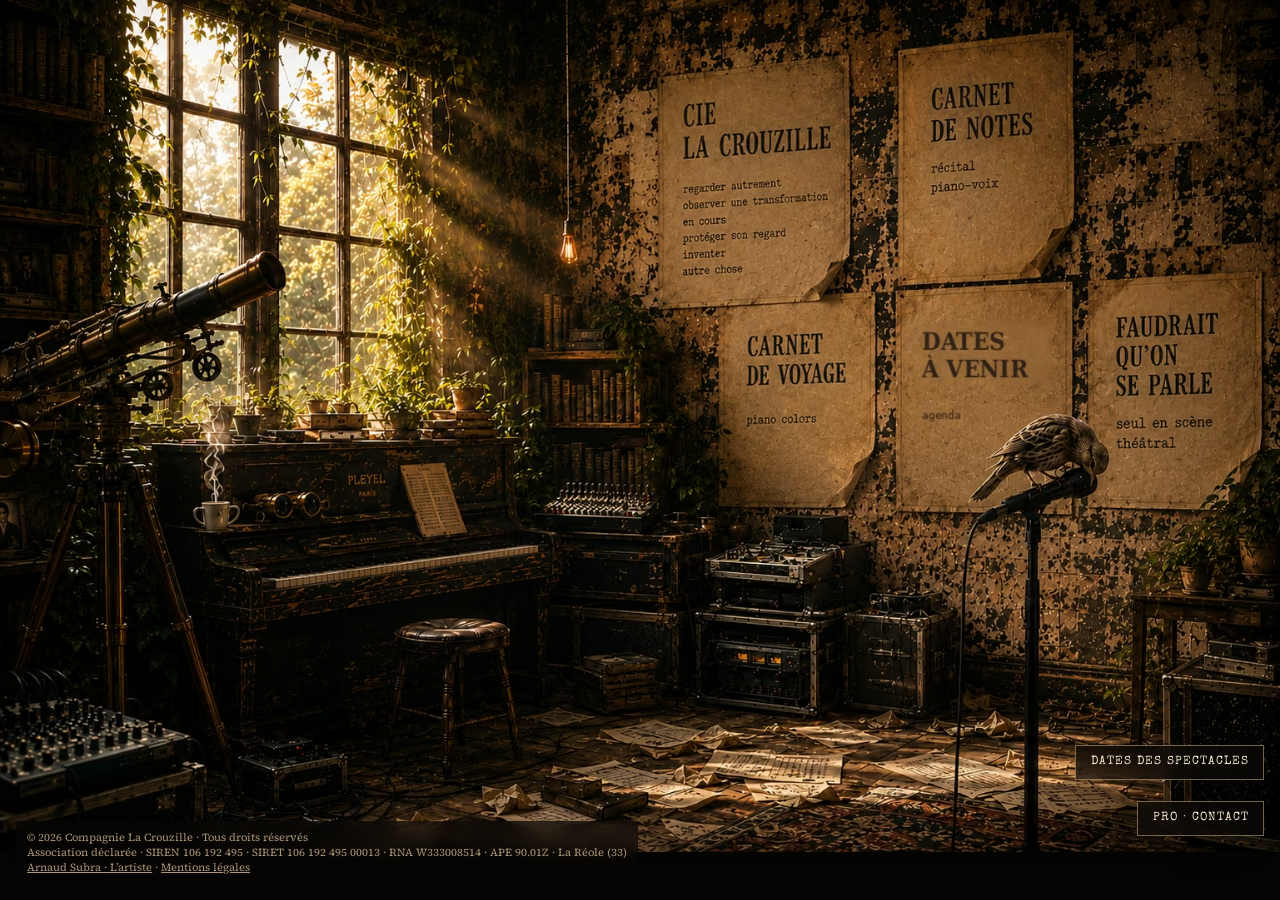
==== commit bcd6da10: "Retire le spectacle Elle s'appelle B du site L'affiche de l'accueil devient « Dates à venir » et mèn" ====
--- a/index.html
+++ b/index.html
@@ -87,11 +87,11 @@
   <main class="home-stage" aria-label="Accueil de la Compagnie La Crouzille">
     <picture><source type="image/avif" srcset="assets/web/compagnie-la-crouzille-accueil-480.avif 480w, assets/web/compagnie-la-crouzille-accueil-800.avif 800w, assets/web/compagnie-la-crouzille-accueil-1200.avif 1200w, assets/web/compagnie-la-crouzille-accueil-1537.avif 1537w" sizes="(max-width: 800px) 100vw, min(100vw, 150.244vh)"><source type="image/webp" srcset="assets/web/compagnie-la-crouzille-accueil-480.webp 480w, assets/web/compagnie-la-crouzille-accueil-800.webp 800w, assets/web/compagnie-la-crouzille-accueil-1200.webp 1200w, assets/web/compagnie-la-crouzille-accueil-1537.webp 1537w" sizes="(max-width: 800px) 100vw, min(100vw, 150.244vh)"><img width="1537" height="1023" class="home-artwork" src="assets/indexpage.png" alt="" fetchpriority="high" decoding="async"></picture>
     <h1 class="visually-hidden">Compagnie La Crouzille — musique, théâtre et clown à La Réole</h1>
-    <p class="visually-hidden">Découvrez les créations scéniques de la compagnie portée par Arnaud Subra : Carnet de notes, Carnet de voyage, Elle s’appelle B et Faudrait qu’on se parle.</p>
+    <p class="visually-hidden">Découvrez les créations scéniques de la compagnie portée par Arnaud Subra : Carnet de notes, Carnet de voyage et Faudrait qu’on se parle.</p>
     <a class="hotspot hotspot-about" href="/a-propos" aria-label="À propos de la compagnie">À propos</a>
     <a class="hotspot hotspot-notes" href="/carnet-de-notes" aria-label="Carnet de notes">Carnet de notes</a>
     <a class="hotspot hotspot-voyage" href="/carnet-de-voyage" aria-label="Carnet de voyage">Carnet de voyage</a>
-    <a class="hotspot hotspot-b" href="/elle-sappelle-b" aria-label="Elle s'appelle B">Elle s'appelle B</a>
+    <a class="hotspot hotspot-b" href="/dates" aria-label="Dates des spectacles à venir">Dates à venir</a>
     <a class="hotspot hotspot-parle" href="/faudrait-quon-se-parle" aria-label="Faudrait qu'on se parle">Faudrait qu'on se parle</a>
     <a class="home-pro home-dates" href="/dates">Dates des spectacles</a>
     <a class="home-pro" href="/pro-contact">Pro · Contact</a>
@@ -102,7 +102,6 @@
     <a href="/arnaud-subra">Arnaud Subra</a>
     <a href="/carnet-de-notes">Carnet de notes</a>
     <a href="/carnet-de-voyage">Carnet de voyage</a>
-    <a href="/elle-sappelle-b">Elle s'appelle B</a>
     <a href="/faudrait-quon-se-parle">Faudrait qu'on se parle</a>
     <a href="/dates">Dates des spectacles</a>
     <a href="/pro-contact">Pro · Contact</a>
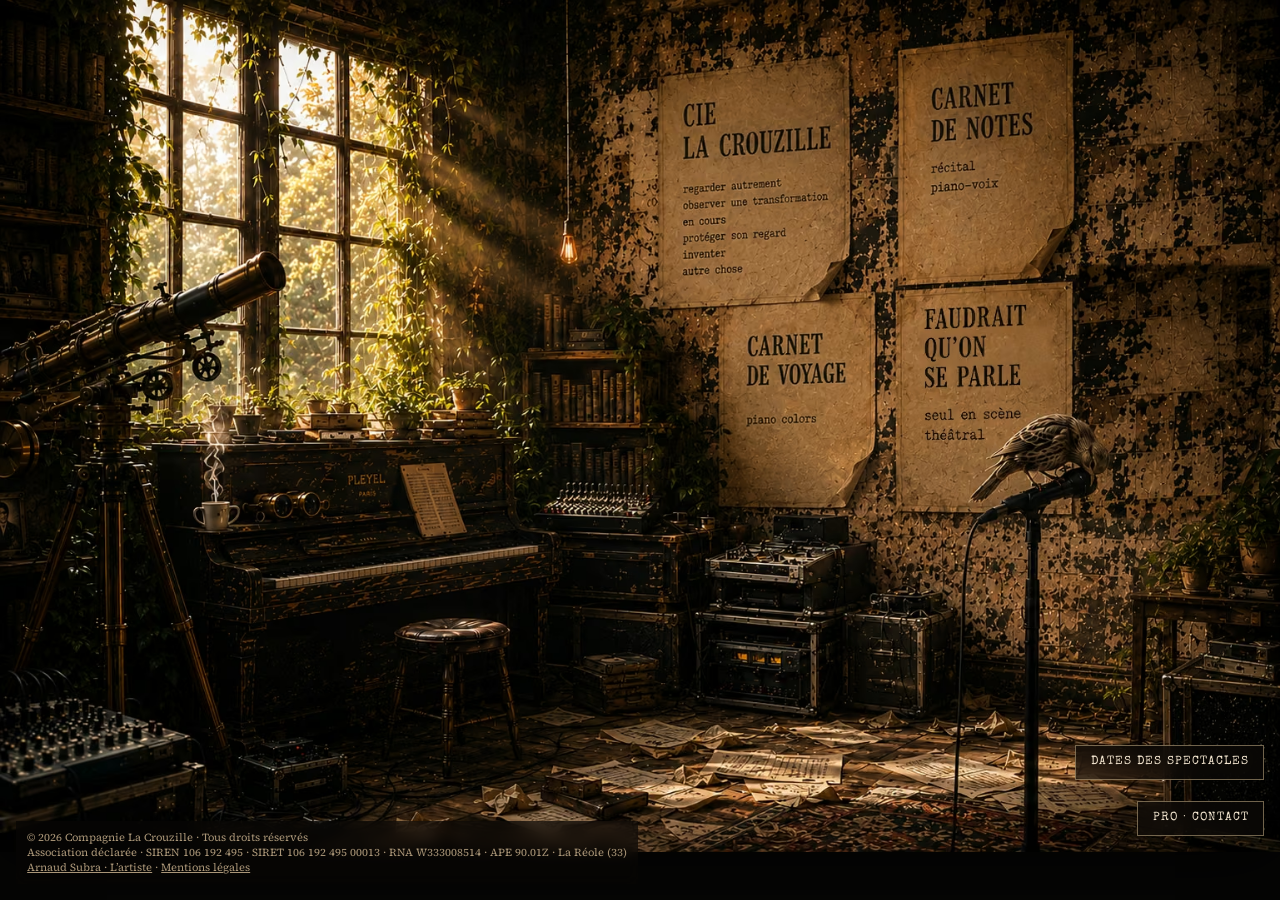
==== commit 4d16a104: "Accueil : retire l'affiche Dates et replace Faudrait qu'on se parle L'affiche Faudrait qu'on se parl" ====
--- a/index.html
+++ b/index.html
@@ -91,7 +91,6 @@
     <a class="hotspot hotspot-about" href="/a-propos" aria-label="À propos de la compagnie">À propos</a>
     <a class="hotspot hotspot-notes" href="/carnet-de-notes" aria-label="Carnet de notes">Carnet de notes</a>
     <a class="hotspot hotspot-voyage" href="/carnet-de-voyage" aria-label="Carnet de voyage">Carnet de voyage</a>
-    <a class="hotspot hotspot-b" href="/dates" aria-label="Dates des spectacles à venir">Dates à venir</a>
     <a class="hotspot hotspot-parle" href="/faudrait-quon-se-parle" aria-label="Faudrait qu'on se parle">Faudrait qu'on se parle</a>
     <a class="home-pro home-dates" href="/dates">Dates des spectacles</a>
     <a class="home-pro" href="/pro-contact">Pro · Contact</a>
--- a/style.css
+++ b/style.css
@@ -8,7 +8,7 @@
 }
 *{box-sizing:border-box} html{scroll-behavior:smooth} body{margin:0;color:var(--cream);background:radial-gradient(circle at 25% 0%,rgba(183,131,37,.12),transparent 34rem),linear-gradient(160deg,#15110c 0%,var(--night) 52%,#100d09 100%);font-family:var(--text);line-height:1.65} a{color:inherit} img{max-width:100%}
 
-.home-body{min-height:100vh;overflow:hidden;background:#050504}.home-stage{position:relative;width:min(100vw,calc(100vh * 1.50244));aspect-ratio:1537/1023;margin:auto;background-color:#17110b;background-image:var(--home-image);background-position:center;background-size:contain;background-repeat:no-repeat;box-shadow:0 0 70px rgba(0,0,0,.85)}.hotspot{position:absolute;display:block;border:0;border-radius:.25rem;color:transparent;text-decoration:none;cursor:pointer}.hotspot::after{content:"";position:absolute;inset:10% 7%;border-radius:50%;background:radial-gradient(ellipse at center,rgba(255,230,184,.18) 0%,rgba(214,158,78,.08) 42%,transparent 74%);filter:blur(11px);opacity:0;transition:opacity .22s ease}.hotspot:hover::after,.hotspot:focus-visible::after{opacity:1}.hotspot:focus-visible{outline:none}.hotspot-about{left:51.2%;top:4.5%;width:15.1%;height:30.7%}.hotspot-notes{left:68.6%;top:4.2%;width:14.5%;height:28.6%}.hotspot-voyage{left:53.8%;top:34.2%;width:13.8%;height:26.7%}.hotspot-b{left:69%;top:33.5%;width:13.8%;height:27.4%}.hotspot-parle{left:83.6%;top:32.4%;width:14.1%;height:28.7%}.home-pro{position:absolute;right:1rem;bottom:1rem;z-index:5;padding:.65rem .9rem;border:1px solid rgba(238,210,162,.45);background:rgba(13,10,7,.72);backdrop-filter:blur(8px);color:var(--cream);font:.78rem/1 var(--display);letter-spacing:.08em;text-decoration:none;text-transform:uppercase}.home-pro:hover,.home-pro:focus-visible{background:rgba(154,109,43,.35);outline:none}.home-mobile-nav{display:none}.home-legal{position:fixed;left:1rem;bottom:1rem;z-index:6;max-width:min(62vw,760px);padding:.55rem .7rem;background:rgba(8,7,5,.68);backdrop-filter:blur(7px);color:#a99577;font-size:.68rem;line-height:1.4}.home-legal span{display:block}
+.home-body{min-height:100vh;overflow:hidden;background:#050504}.home-stage{position:relative;width:min(100vw,calc(100vh * 1.50244));aspect-ratio:1537/1023;margin:auto;background-color:#17110b;background-image:var(--home-image);background-position:center;background-size:contain;background-repeat:no-repeat;box-shadow:0 0 70px rgba(0,0,0,.85)}.hotspot{position:absolute;display:block;border:0;border-radius:.25rem;color:transparent;text-decoration:none;cursor:pointer}.hotspot::after{content:"";position:absolute;inset:10% 7%;border-radius:50%;background:radial-gradient(ellipse at center,rgba(255,230,184,.18) 0%,rgba(214,158,78,.08) 42%,transparent 74%);filter:blur(11px);opacity:0;transition:opacity .22s ease}.hotspot:hover::after,.hotspot:focus-visible::after{opacity:1}.hotspot:focus-visible{outline:none}.hotspot-about{left:51.2%;top:4.5%;width:15.1%;height:30.7%}.hotspot-notes{left:68.6%;top:4.2%;width:14.5%;height:28.6%}.hotspot-voyage{left:53.8%;top:34.2%;width:13.8%;height:26.7%}.hotspot-parle{left:69%;top:33.5%;width:13.8%;height:27.4%}.home-pro{position:absolute;right:1rem;bottom:1rem;z-index:5;padding:.65rem .9rem;border:1px solid rgba(238,210,162,.45);background:rgba(13,10,7,.72);backdrop-filter:blur(8px);color:var(--cream);font:.78rem/1 var(--display);letter-spacing:.08em;text-decoration:none;text-transform:uppercase}.home-pro:hover,.home-pro:focus-visible{background:rgba(154,109,43,.35);outline:none}.home-mobile-nav{display:none}.home-legal{position:fixed;left:1rem;bottom:1rem;z-index:6;max-width:min(62vw,760px);padding:.55rem .7rem;background:rgba(8,7,5,.68);backdrop-filter:blur(7px);color:#a99577;font-size:.68rem;line-height:1.4}.home-legal span{display:block}
 
 .site-header{position:sticky;top:0;z-index:20;min-height:76px;display:flex;align-items:center;gap:1.5rem;padding:.65rem clamp(1rem,4vw,4rem);background:rgba(9,8,7,.88);backdrop-filter:blur(14px);border-bottom:1px solid var(--line)}.brand{display:flex;align-items:center;gap:.8rem;text-decoration:none;min-width:max-content}.brand-mark{width:52px;height:52px;flex:none;border-radius:50%;background-color:#b99461;background-image:var(--logo-image);background-position:center;background-size:cover;background-repeat:no-repeat;box-shadow:0 0 0 1px rgba(230,200,151,.24)}.brand-name{font:.86rem/1.2 var(--display);letter-spacing:.08em;text-transform:uppercase}.main-nav{margin-left:auto}.main-nav ul{display:flex;align-items:center;gap:clamp(.55rem,1.7vw,1.4rem);list-style:none;margin:0;padding:0}.main-nav a{display:block;padding:.7rem .1rem;color:#d8c5a7;font:.72rem/1.2 var(--display);letter-spacing:.055em;text-decoration:none;text-transform:uppercase;border-bottom:1px solid transparent}.main-nav a:hover,.main-nav a[aria-current="page"]{color:#fff0d3;border-color:var(--gold)}.menu-toggle{display:none}
 .page-shell{width:min(1120px,calc(100% - 2rem));margin:0 auto;padding:clamp(3rem,7vw,7rem) 0 5rem}.page-hero{display:grid;grid-template-columns:minmax(0,1fr) minmax(220px,360px);gap:clamp(2rem,6vw,6rem);align-items:center;min-height:54vh;padding-bottom:clamp(3rem,7vw,6rem);border-bottom:1px solid var(--line)}.page-hero.compact{min-height:38vh}.eyebrow{margin:0 0 .9rem;color:var(--gold);font:.78rem/1.4 var(--display);letter-spacing:.18em;text-transform:uppercase}h1,h2,h3{font-family:var(--display);font-weight:400;line-height:1.13}h1{margin:0;max-width:14ch;font-size:clamp(2.8rem,7vw,6.4rem);letter-spacing:-.025em}h2{margin:0 0 1rem;font-size:clamp(1.7rem,4vw,3rem)}h3{margin:0 0 .65rem;font-size:1.18rem}.lead{max-width:670px;margin:1.5rem 0 0;color:#dfceb2;font-size:clamp(1.08rem,2vw,1.35rem)}.hero-logo{width:min(100%,360px);aspect-ratio:1;justify-self:end;border-radius:50%;background-color:#b99461;background-image:var(--logo-image);background-position:center;background-size:cover;background-repeat:no-repeat;box-shadow:0 30px 60px rgba(0,0,0,.35)}.hero-symbol{width:min(100%,330px);aspect-ratio:1;justify-self:end;border-radius:50%;display:grid;place-items:center;background:radial-gradient(circle,rgba(205,169,112,.16),rgba(41,31,20,.04) 69%,transparent 70%);border:1px solid var(--line);color:var(--paper-light);font:clamp(4rem,10vw,8rem)/1 var(--display)}.content-section{padding:clamp(3rem,7vw,6rem) 0;border-bottom:1px solid var(--line)}.content-section:last-child{border-bottom:0}.two-col{display:grid;grid-template-columns:minmax(0,1.35fr) minmax(260px,.65fr);gap:clamp(2rem,6vw,5rem)}.cards{display:grid;grid-template-columns:repeat(2,minmax(0,1fr));gap:1rem}.card{padding:1.35rem;background:linear-gradient(145deg,rgba(208,171,113,.10),rgba(255,255,255,.02));border:1px solid var(--line);text-decoration:none}.card p{margin:0;color:#cdbb9f}a.card{transition:.2s}a.card:hover{transform:translateY(-3px);border-color:rgba(221,179,108,.55);background:rgba(198,149,74,.12)}.meta-list{list-style:none;margin:0;padding:0}.meta-list li{padding:.8rem 0;border-bottom:1px solid var(--line)}.meta-list strong{display:block;color:var(--gold);font:.72rem/1.4 var(--display);letter-spacing:.08em;text-transform:uppercase}.placeholder{color:#ae9c81;font-style:italic}.actions{display:flex;flex-wrap:wrap;gap:.8rem;margin-top:1.7rem}.button{display:inline-flex;align-items:center;min-height:44px;padding:.8rem 1rem;border:1px solid rgba(220,184,126,.5);background:rgba(179,126,40,.14);color:#f4e4c9;font:.76rem/1 var(--display);letter-spacing:.07em;text-decoration:none;text-transform:uppercase}.button:hover{background:rgba(179,126,40,.27)}.site-footer{padding:2rem clamp(1rem,4vw,4rem);color:#9f8e73;border-top:1px solid var(--line);font-size:.9rem}.site-footer-inner{width:min(1120px,100%);margin:auto;display:flex;justify-content:space-between;gap:1rem;flex-wrap:wrap}.site-legal{width:min(1120px,100%);margin:1.25rem auto 0;padding-top:1rem;border-top:1px solid rgba(224,196,151,.12);color:#806f59;font-size:.72rem;line-height:1.5}.site-legal span{display:block}
